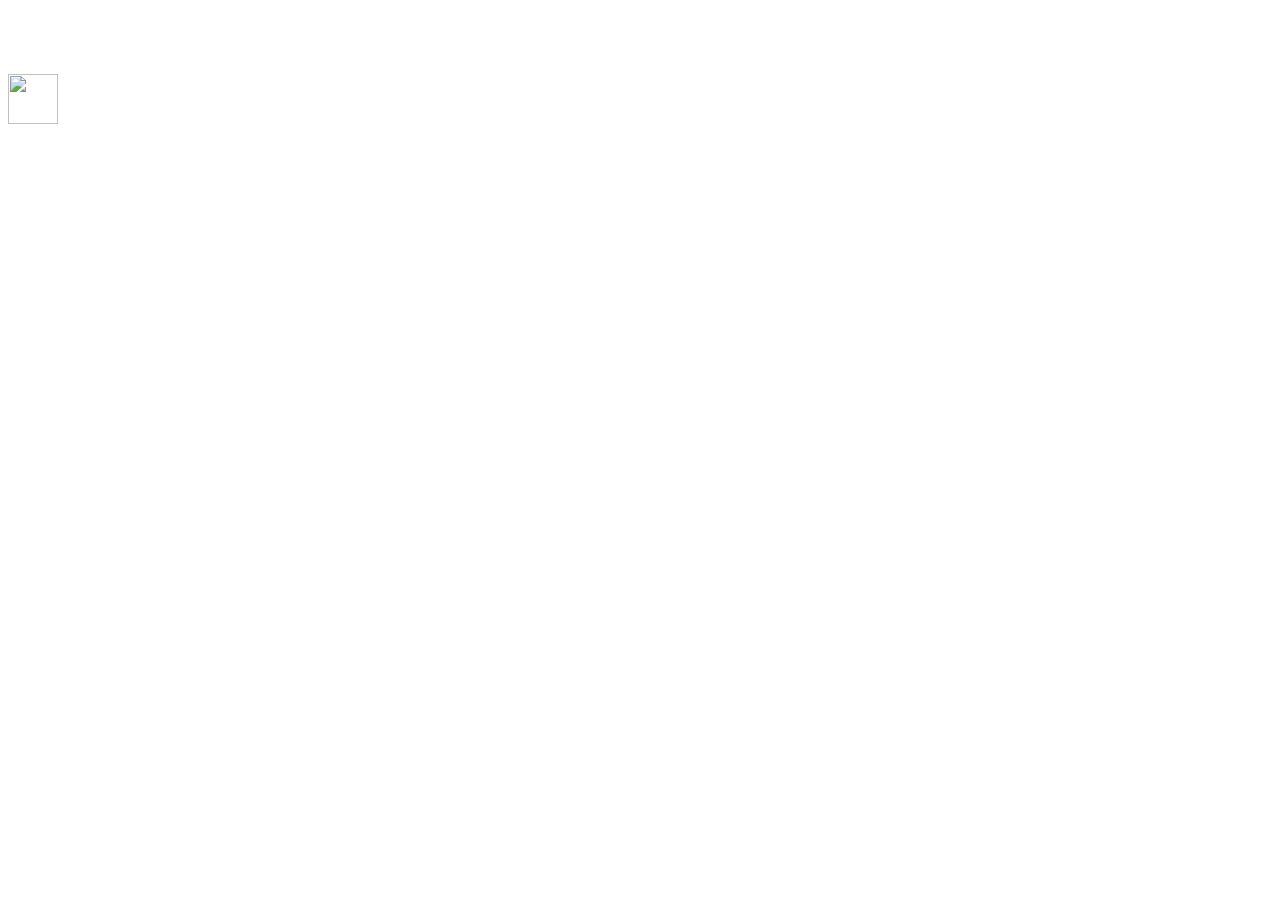
==== htmls/home.html @ 4f73c6c4 "Union index al home" ====
<!DOCTYPE html>
<html lang="es">
<head>
    <meta charset="UTF-8">
    <meta name="viewport" content="width=device-width, initial-scale=1.0">
    <link rel="stylesheet" href="/csss/app.css">
    <link rel="icon" href="img/logotipo.png">
    <title>Home Space Rides</title>
</head>
<body class="fondo">
    <h1>Manolito24</h1>
    <img src="img/fotoperfil.png" width="50" height="50" >
</body>
</html>
---- csss/app.css ----
@media screen and (min-width: 1024px) {
    .fondo {
        background-image: url('../img/fondopc.jpeg');
        background-size: cover;
        background-repeat: no-repeat;
    }
}   
.Inicio{
    color: white;
    text-align: center;
}
h1{
    font-size: 30px;
    color: white;
}
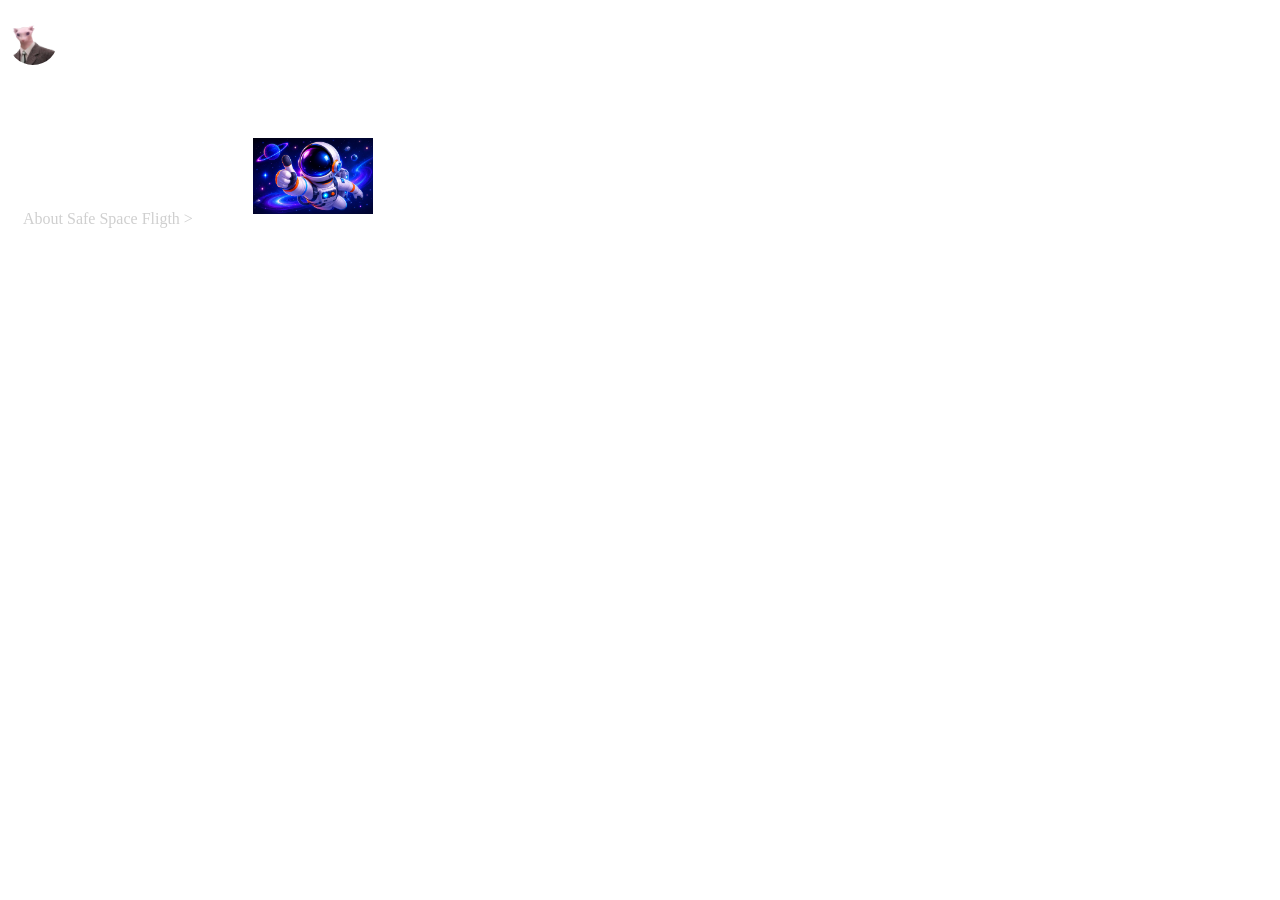
==== commit 0d23ccea: "agrege parte del inicio del home" ====
--- a/htmls/home.html
+++ b/htmls/home.html
@@ -1,5 +1,6 @@
 <!DOCTYPE html>
 <html lang="es">
+
 <head>
     <meta charset="UTF-8">
     <meta name="viewport" content="width=device-width, initial-scale=1.0">
@@ -7,8 +8,24 @@
     <link rel="icon" href="img/logotipo.png">
     <title>Home Space Rides</title>
 </head>
+<!-- para el logotipo del usuario y el usuario -->
+
 <body class="fondo">
-    <h1>Manolito24</h1>
-    <img src="img/fotoperfil.png" width="50" height="50" >
+
+    <div class="header">
+        <img src="../img/fotoperfil.png" alt="Manolito24" class="avatar">
+        <h3>Manolito24</h3>
+    </div>
+    <!-- para el cuadro debajo del usuario -->
+    <div class="card">
+        <div class="card-text">
+            <h3>Always Wear Your Helmet</h3>
+            <h3>When Trabeling In Space</h3>
+            <P>About Safe Space Fligth > </P>
+        </div>
+        <!-- falta descargar img de un astrounauta melo -->
+        <img src="../img/astronauta.png" alt="Astronauta" class="astronauta">
+    </div>
 </body>
+
 </html>
--- a/csss/app.css
+++ b/csss/app.css
@@ -4,12 +4,61 @@
         background-size: cover;
         background-repeat: no-repeat;
     }
-}   
-.Inicio{
+}
+
+.Inicio {
     color: white;
     text-align: center;
 }
-h1{
+
+h2 {
     font-size: 30px;
     color: white;
+}
+
+h3 {
+    font-size: 20px;
+    color: white;
+}
+
+.header {
+    display: flex;
+    align-items: center;
+    gap: 10px;
+}
+
+.avatar {
+    width: 50px;
+    height: 50px;
+    border-radius: 50%;
+    object-fit: cover;
+}
+
+.card {
+    width: 350px;
+    height: 140px;
+
+    background: rgba(255, 255, 255, 0.08);
+
+    border-radius: 20px;
+
+    display: flex;
+    justify-content: space-between;
+    align-items: center;
+
+    padding: 15px;
+    margin-top: 20px;
+}
+
+.card-text h3 {
+    color: white;
+    margin-bottom: 10px;
+}
+
+.card-text p {
+    color: #cfcfcf;
+}
+
+.astronauta {
+    width: 120px;
 }
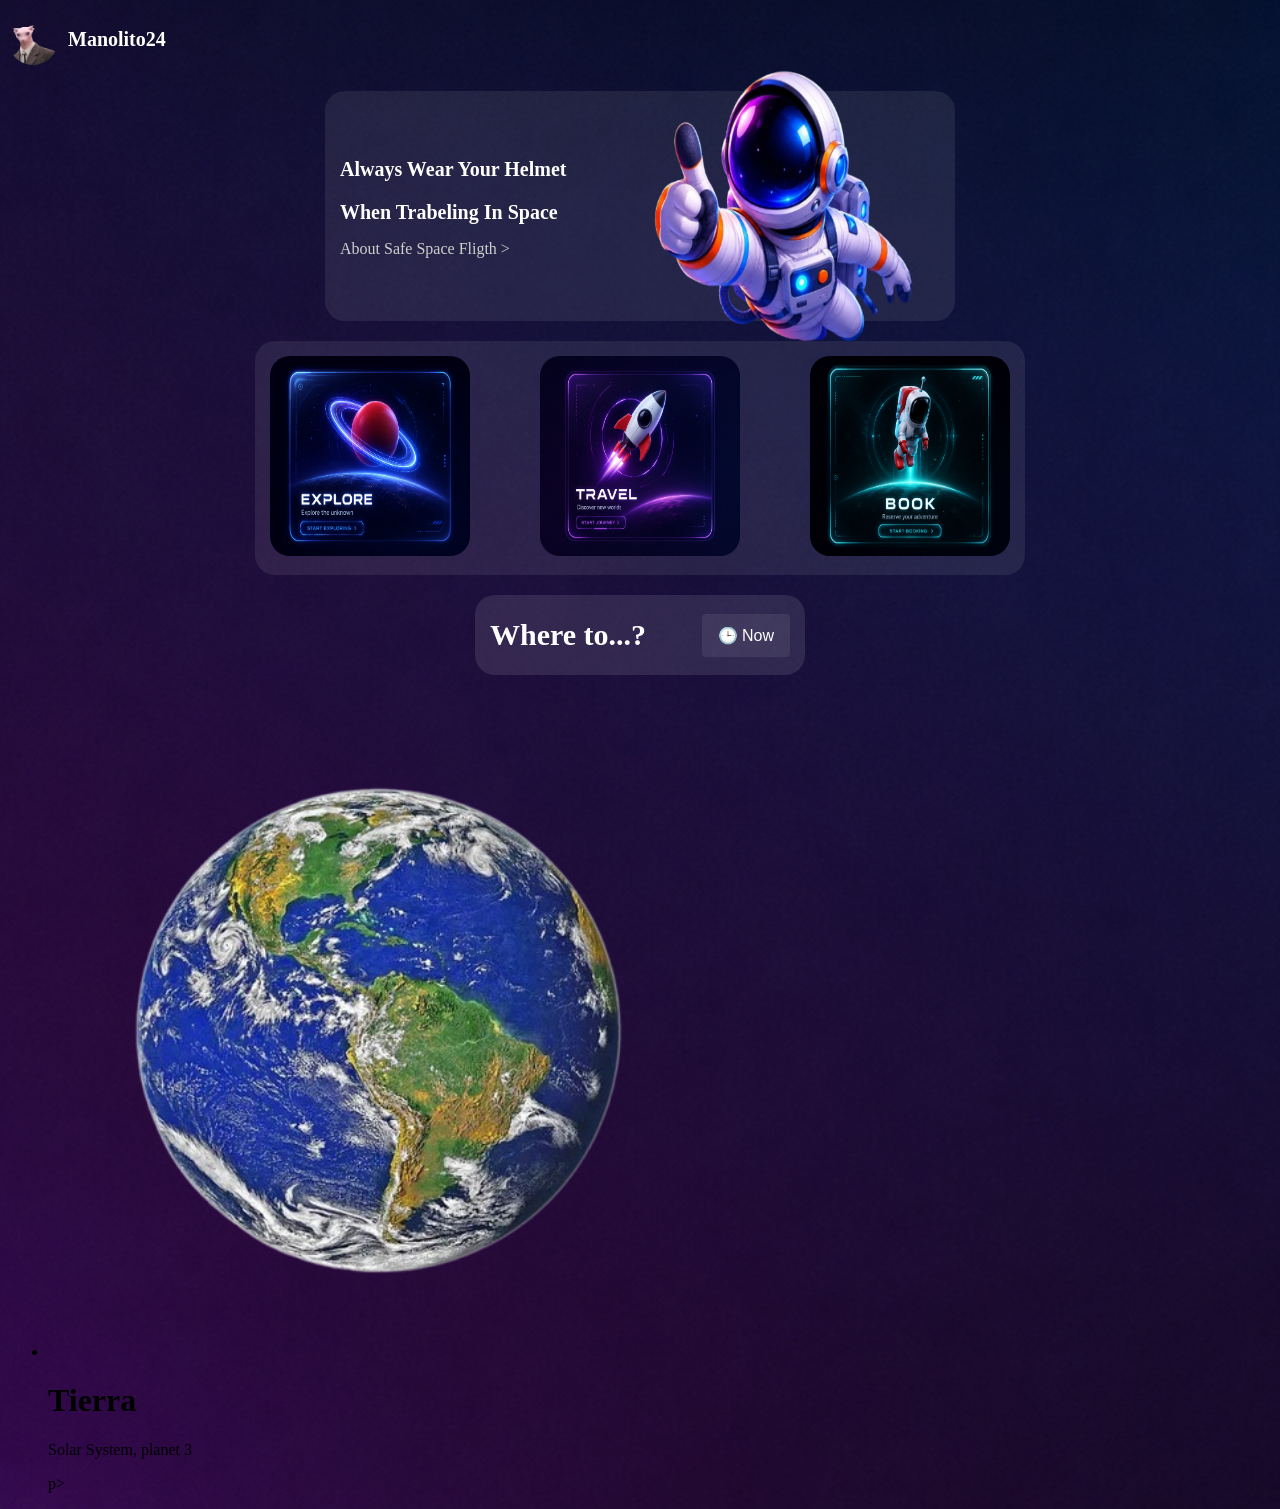
==== commit e2607e67: "Co-authored-by: Johan Santiago Rueda Caicedo <artza1@users.noreply.github.com> Co-authored-by: sarao" ====
--- a/htmls/home.html
+++ b/htmls/home.html
@@ -10,7 +10,7 @@
 </head>
 <!-- para el logotipo del usuario y el usuario -->
 
-<body class="fondo">
+<body class="fondops2">
 
     <div class="header">
         <img src="../img/fotoperfil.png" alt="Manolito24" class="avatar">
@@ -23,9 +23,39 @@
             <h3>When Trabeling In Space</h3>
             <P>About Safe Space Fligth > </P>
         </div>
-        <!-- falta descargar img de un astrounauta melo -->
-        <img src="../img/astronauta.png" alt="Astronauta" class="astronauta">
+        <!-- img de astrounauta melo no tocar -->
+        <img src="../img/astronautaa.png" alt="astronautaa" class="astronautaa">
     </div>
+    <div class="viajar-contenedor">
+        <a href="/htmls/travel.html"><img src="../img/mundo.png" class="viajar"></a>
+        <a href="/htmls/travel.html"><img src="../img/cohete.png" class="viajar"></a>
+        <a href="/htmls/travel.html"><img src="../img/book.png" class="viajar"></a>
+    </div>
+    <div class="cardwhere">
+        <h4>Where to...?</h4>
+        <div class="desplegable-contenedor">
+            <button class="boton-desplegable">🕒 Now</button>
+            <div class="contenido-desplegable">
+              <a href="#">Luna</a>
+              <a href="#">Marte</a>
+              <a href="#">Sol</a>
+            </div>
+          </div>
+    </div>
+    <div class="planetas">
+        <ul>
+            <li>
+                <img src="../img/tierra.png" class="planeta">
+                <h1>Tierra</h1>
+                <p>Solar System, planet 3</li>p>
+            </li>
+        </ul>
+        
+
+
+    </div>
+
 </body>
 
-</html>+
+</html>
--- a/csss/app.css
+++ b/csss/app.css
@@ -1,6 +1,17 @@
+
 @media screen and (min-width: 1024px) {
     .fondo {
         background-image: url('../img/fondopc.jpeg');
+        background-size: cover;
+        background-repeat: no-repeat;
+    }
+    .fondoestrellas {
+        background-image: url('../img/fondoestrellas.jpeg');
+        background-size: cover;
+        background-repeat: no-repeat;
+    }
+    .fondops2 {
+        background-image: url('../img/fondops2.png');
         background-size: cover;
         background-repeat: no-repeat;
     }
@@ -35,11 +46,10 @@
 }
 
 .card {
-    width: 350px;
-    height: 140px;
+    width: 600px;
+    height: 200px;
 
     background: rgba(255, 255, 255, 0.08);
-
     border-radius: 20px;
 
     display: flex;
@@ -47,7 +57,7 @@
     align-items: center;
 
     padding: 15px;
-    margin-top: 20px;
+    margin: 20px auto;
 }
 
 .card-text h3 {
@@ -59,6 +69,95 @@
     color: #cfcfcf;
 }
 
-.astronauta {
-    width: 120px;
-}+.astronautaa {
+    width: 350px;
+    height: 300px;
+}
+.viajar-contenedor{
+    display: flex;
+    justify-content: center; /* centra horizontalmente */
+    align-items: center;     /* centra verticalmente */
+    gap: 70px;
+    background: rgba(255, 255, 255, 0.08);
+    padding: 15px;
+    margin: auto;
+    border-radius: 20px;
+    width: fit-content;
+}
+
+.viajar{
+    width: 200px;
+    height: 200px;
+    transition: 0.3s;
+    border-radius: 10%;
+    
+}
+
+.viajar:hover{
+    transform: scale(1.05);
+}
+
+.cardwhere {
+    width: 300px;
+    height: 50px;
+
+    background: rgba(255, 255, 255, 0.1);
+    border-radius: 20px;
+
+    display: flex;
+    justify-content: space-between;
+    align-items: center;
+
+    padding: 15px;
+    margin: 20px auto;
+}
+/* Contenedor principal */
+.desplegable-contenedor {
+    position: relative;
+    display: inline-block;
+  }
+  
+  /* El botón que activa el menú */
+  .boton-desplegable {
+    background-color: rgba(255, 255, 255, 0.08);
+    color: white;
+    padding: 12px 16px;
+    font-size: 16px;
+    border: none;
+    cursor: pointer;
+    border-radius: 4px;
+  }
+  
+  /* El contenido del menú (oculto por defecto) */
+  .contenido-desplegable {
+    display: none;
+    position: absolute;
+    background-color: rgba(255, 255, 255, 0.5);
+    min-width: 160px;
+    box-shadow: 0px 8px 16px 0px rgba(0,0,0,0.2);
+    z-index: 1; /* Asegura que el menú quede por encima de otros elementos */
+    border-radius: 4px;
+  }
+  
+  /* Enlaces dentro del menú desplegable */
+  .contenido-desplegable a {
+    color: black;
+    padding: 12px 16px;
+    text-decoration: none;
+    display: block;
+  }
+  
+  /* Cambiar el color de fondo al pasar el ratón */
+  .contenido-desplegable a:hover { 
+    background-color: #f1f1f1; 
+  }
+  
+  /* Mostrar el menú desplegable al pasar el ratón por el contenedor */
+  .desplegable-contenedor:hover .contenido-desplegable {
+    display: block;
+  }
+  h4 {
+   font-size: 30px;
+   color: rgb(255, 255, 255);
+  }
+  .
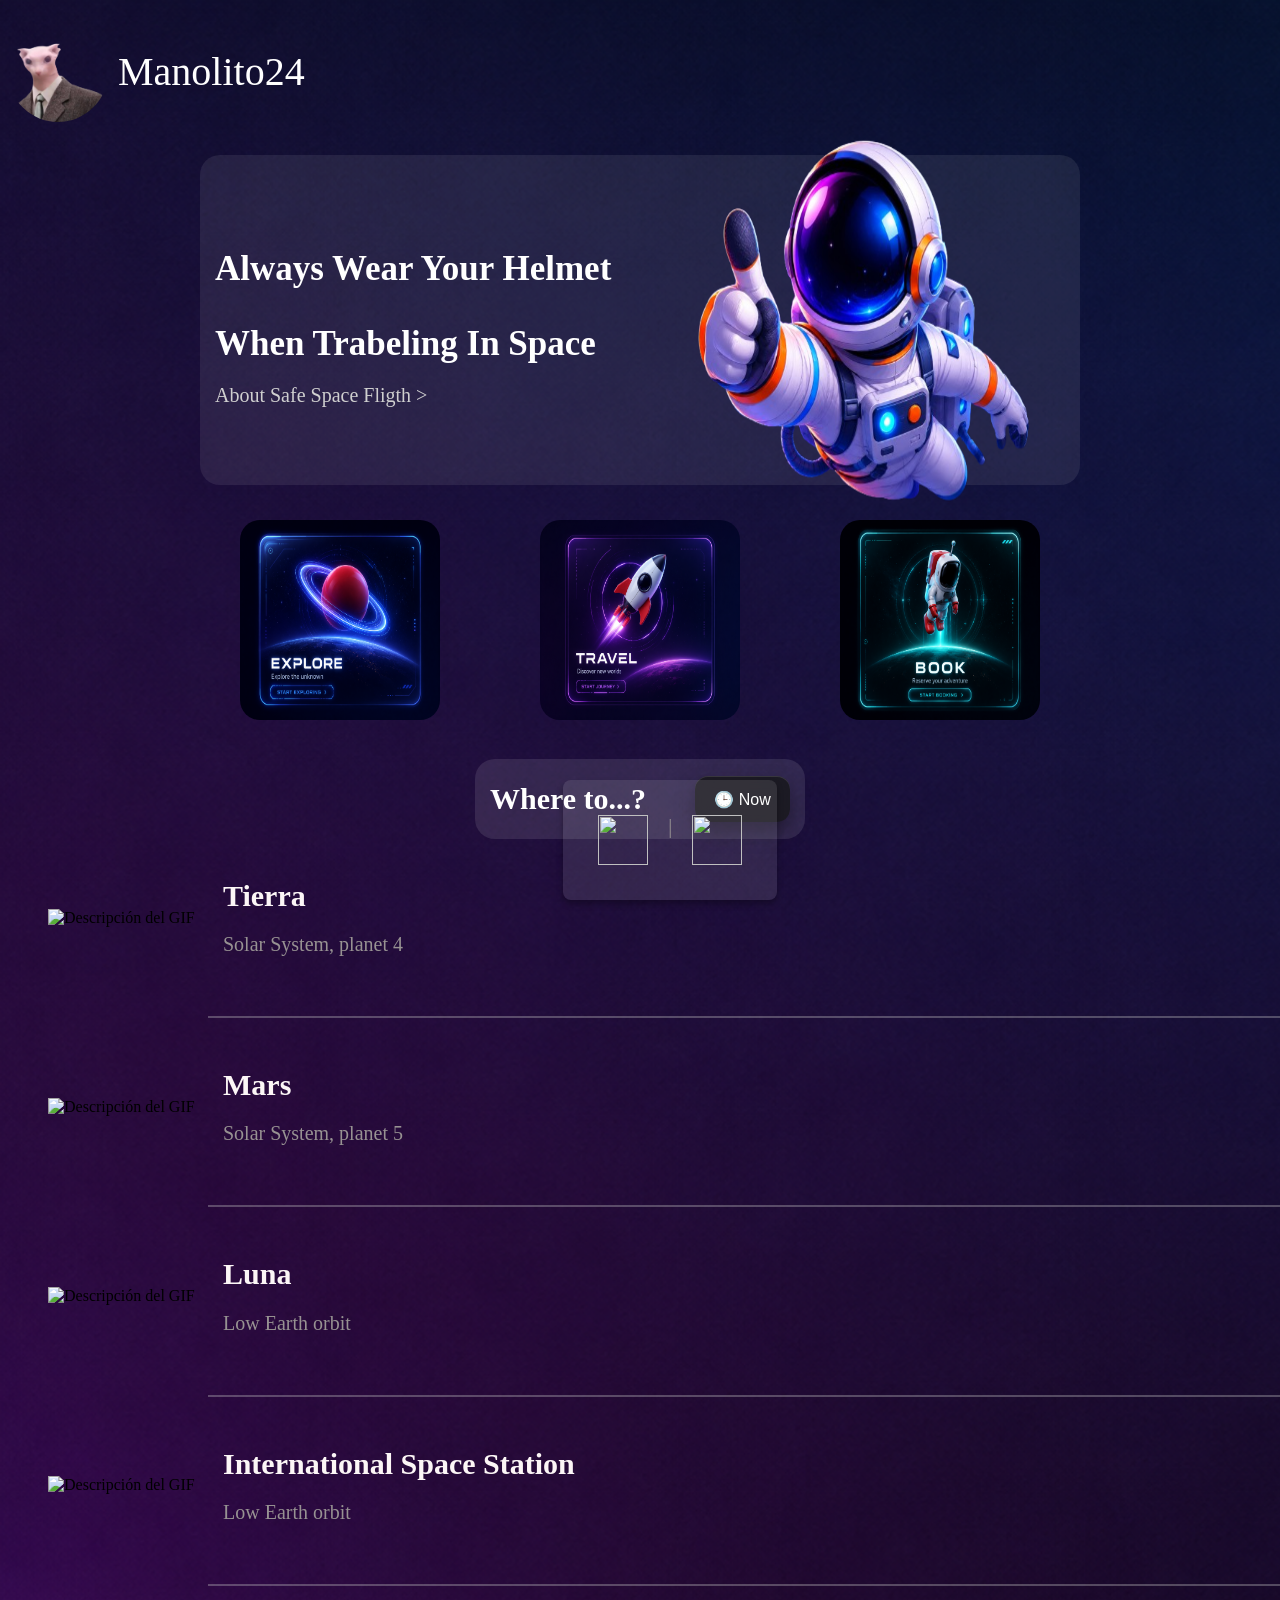
==== commit 542d4fca: "se termino el apartedo de viajes y el apartado pagos" ====
--- a/htmls/home.html
+++ b/htmls/home.html
@@ -11,10 +11,12 @@
 <!-- para el logotipo del usuario y el usuario -->
 
 <body class="fondops2">
-
+    <div class="loader">
+        <img src="../img/loading.jpeg" alt="Pantalla de carga">
+    </div>
     <div class="header">
         <img src="../img/fotoperfil.png" alt="Manolito24" class="avatar">
-        <h3>Manolito24</h3>
+        <p class="nombreavatar">Manolito24</p>
     </div>
     <!-- para el cuadro debajo del usuario -->
     <div class="card">
@@ -36,26 +38,77 @@
         <div class="desplegable-contenedor">
             <button class="boton-desplegable">🕒 Now</button>
             <div class="contenido-desplegable">
-              <a href="#">Luna</a>
-              <a href="#">Marte</a>
-              <a href="#">Sol</a>
+                <a href="#">Tierra</a>
+                <a href="#">Marte</a>
+                <a href="#">Luna</a>
+                <a href="#">Internacional Space Station</a>
+
             </div>
-          </div>
+        </div>
     </div>
-    <div class="planetas">
+    <div>
         <ul>
-            <li>
-                <img src="../img/tierra.png" class="planeta">
-                <h1>Tierra</h1>
-                <p>Solar System, planet 3</li>p>
+            <li class="planeta-item">
+                <img src="https://media.tenor.com/CKA21kCjN3QAAAAi/ali-yalniz-world-is-spinning.gif"
+                    alt="Descripción del GIF" width="150">
+
+                <div class="planeta-info">
+                    <h1>Tierra</h1>
+                    <p>Solar System, planet 4</p>
+                </div>
             </li>
         </ul>
-        
+    </div>
+    <hr>
+    <div>
+        <ul>
+            <li class="planeta-item">
+                <img src="https://media1.tenor.com/m/ty4Eyt9Mp1gAAAAC/mars-planet.gif" alt="Descripción del GIF"
+                    width="150">
 
+                <div class="planeta-info">
+                    <h1>Mars</h1>
+                    <p>Solar System, planet 5</p>
+                </div>
+            </li>
+        </ul>
+    </div>
+    <hr>
 
+    <div class="flotante">
+        <a href="/htmls/home.html"><img src="../img/casarueda.png" class="regresar"></a>
+        <p>|</p> <a href="/htmls/travel.html"><img src="../img/globorueda.png" class="regresar"></a>
     </div>
+    <div>
+        <ul>
+            <li class="planeta-item">
+                <img src="https://media.tenor.com/LxWQNGwP2lQAAAAi/lol.gif" alt="Descripción del GIF" width="150">
 
+                <div class="planeta-info">
+                    <h1>Luna</h1>
+                    <p>Low Earth orbit</p>
+                </div>
+            </li>
+        </ul>
+    </div>
+    <hr>
+
+    <div>
+        <ul>
+            <li class="planeta-item">
+                <img src="https://media.tenor.com/GbBFS0KAEi4AAAAj/whimsyandcuriosity-17776.gif"
+                    alt="Descripción del GIF" width="150">
+
+                <div class="planeta-info">
+                    <h1>International Space Station</h1>
+                    <p>Low Earth orbit</p>
+                </div>
+            </li>
+        </ul>
+    </div>
+    <hr>
 </body>
 
 
-</html>
+
+</html>
--- a/csss/app.css
+++ b/csss/app.css
@@ -1,20 +1,22 @@
-
 @media screen and (min-width: 1024px) {
     .fondo {
         background-image: url('../img/fondopc.jpeg');
         background-size: cover;
         background-repeat: no-repeat;
     }
+
     .fondoestrellas {
         background-image: url('../img/fondoestrellas.jpeg');
         background-size: cover;
         background-repeat: no-repeat;
     }
+
     .fondops2 {
         background-image: url('../img/fondops2.png');
         background-size: cover;
         background-repeat: no-repeat;
     }
+
 }
 
 .Inicio {
@@ -22,14 +24,39 @@
     text-align: center;
 }
 
+.planeta-item {
+    display: flex;
+    align-items: center;
+    /* Alinea los elementos verticalmente al centro */
+    gap: 25px;
+    list-style: none;
+}
+
+h1 {
+    color: rgb(252, 246, 246);
+    text-align: start;
+    font-size: 30px;
+    justify-content: flex-start;
+    align-items: center;
+
+}
+
 h2 {
     font-size: 30px;
     color: white;
 }
 
 h3 {
+    font-size: 35px;
+    color: white;
+}
+
+p {
+    color: rgb(151, 146, 146);
+    text-align: start;
     font-size: 20px;
-    color: white;
+    justify-content: flex-start;
+    align-items: center;
 }
 
 .header {
@@ -39,15 +66,20 @@
 }
 
 .avatar {
-    width: 50px;
-    height: 50px;
+    width: 100px;
+    height: 100px;
     border-radius: 50%;
     object-fit: cover;
 }
 
+.nombreavatar {
+    font-size: 40px;
+    color: white
+}
+
 .card {
-    width: 600px;
-    height: 200px;
+    width: 850px;
+    height: 300px;
 
     background: rgba(255, 255, 255, 0.08);
     border-radius: 20px;
@@ -70,30 +102,67 @@
 }
 
 .astronautaa {
-    width: 350px;
-    height: 300px;
-}
-.viajar-contenedor{
-    display: flex;
-    justify-content: center; /* centra horizontalmente */
-    align-items: center;     /* centra verticalmente */
-    gap: 70px;
-    background: rgba(255, 255, 255, 0.08);
+    width: 450px;
+    height: 400px;
+}
+
+.viajar-contenedor {
+    display: flex;
+    justify-content: center;
+    /* centra horizontalmente */
+    align-items: center;
+    /* centra verticalmente */
+    gap: 100px;
+    background: transparent;
     padding: 15px;
     margin: auto;
     border-radius: 20px;
-    width: fit-content;
-}
-
-.viajar{
+    width: 500px;
+}
+
+.viajar-boton,
+.boton-desplegable {
+    display: inline-flex;
+    align-items: center;
+    justify-content: center;
+    gap: 18px;
+    min-width: 95px;
+    min-height: 46px;
+    padding: 0 18px;
+    color: white;
+    text-decoration: none;
+    font-family: Arial, Helvetica, sans-serif;
+    font-size: 16px;
+    border: 1px solid rgba(255, 255, 255, 0.12);
+    border-radius: 13px;
+    background: rgba(24, 24, 26, 0.82);
+    box-shadow: inset 0 1px 0 rgba(255, 255, 255, 0.12), 0 10px 20px rgba(0, 0, 0, 0.35);
+    backdrop-filter: blur(8px);
+    cursor: pointer;
+    transition: transform 0.2s, background 0.2s, box-shadow 0.2s;
+}
+
+.viajar-boton span {
+    font-size: 24px;
+    line-height: 1;
+}
+
+.viajar-boton:hover,
+.boton-desplegable:hover {
+    background: rgba(42, 42, 45, 0.9);
+    transform: translateY(-2px);
+    box-shadow: inset 0 1px 0 rgba(255, 255, 255, 0.16), 0 14px 24px rgba(0, 0, 0, 0.42);
+}
+
+.viajar {
     width: 200px;
     height: 200px;
     transition: 0.3s;
     border-radius: 10%;
-    
-}
-
-.viajar:hover{
+
+}
+
+.viajar:hover {
     transform: scale(1.05);
 }
 
@@ -111,53 +180,417 @@
     padding: 15px;
     margin: 20px auto;
 }
+
 /* Contenedor principal */
 .desplegable-contenedor {
     position: relative;
     display: inline-block;
-  }
-  
-  /* El botón que activa el menú */
-  .boton-desplegable {
-    background-color: rgba(255, 255, 255, 0.08);
-    color: white;
-    padding: 12px 16px;
-    font-size: 16px;
+}
+
+/* El botón que activa el menú */
+.boton-desplegable {
     border: none;
-    cursor: pointer;
-    border-radius: 4px;
-  }
-  
-  /* El contenido del menú (oculto por defecto) */
-  .contenido-desplegable {
+}
+
+/* El contenido del menú (oculto por defecto) */
+.contenido-desplegable {
     display: none;
     position: absolute;
     background-color: rgba(255, 255, 255, 0.5);
     min-width: 160px;
-    box-shadow: 0px 8px 16px 0px rgba(0,0,0,0.2);
-    z-index: 1; /* Asegura que el menú quede por encima de otros elementos */
+    box-shadow: 0px 8px 16px 0px rgba(0, 0, 0, 0.2);
+    z-index: 1;
+    /* Asegura que el menú quede por encima de otros elementos */
     border-radius: 4px;
-  }
-  
-  /* Enlaces dentro del menú desplegable */
-  .contenido-desplegable a {
+}
+
+/* Enlaces dentro del menú desplegable */
+.contenido-desplegable a {
     color: black;
     padding: 12px 16px;
     text-decoration: none;
     display: block;
-  }
-  
-  /* Cambiar el color de fondo al pasar el ratón */
-  .contenido-desplegable a:hover { 
-    background-color: #f1f1f1; 
-  }
-  
-  /* Mostrar el menú desplegable al pasar el ratón por el contenedor */
-  .desplegable-contenedor:hover .contenido-desplegable {
-    display: block;
-  }
-  h4 {
-   font-size: 30px;
-   color: rgb(255, 255, 255);
-  }
-  .
+}
+
+/* Cambiar el color de fondo al pasar el ratón */
+.contenido-desplegable a:hover {
+    background-color: #f1f1f1;
+}
+
+/* Mostrar el menú desplegable al pasar el ratón por el contenedor */
+.desplegable-contenedor:hover .contenido-desplegable {
+    display: block;
+}
+
+h4 {
+    font-size: 30px;
+    color: rgb(255, 255, 255);
+}
+
+.Inicio {
+
+    background: rgba(255, 255, 255, 0.08);
+    width: 300px;
+    height: auto;
+    border-radius: 10%;
+    text-align: center;
+    gap: 15px;
+    align-items: center;
+    justify-content: space-between;
+    display: block;
+    padding: 15px;
+    margin: 100px auto;
+    box-shadow: 5px 10px 15px rgba(0, 0, 0, 0.3);
+    font-family: 'Courier New', Courier, monospace;
+}
+
+label {
+    display: block;
+    margin-top: 15px;
+    color: rgb(255, 255, 255);
+    text-shadow: 2px 2px 4px #000000;
+    font-size: 20px;
+    font-family: 'Courier New', Courier, monospace;
+}
+
+input {
+    display: block;
+    margin-bottom: 10px;
+    padding: 10px;
+    width: 275px;
+    background: rgb(192, 193, 194);
+    border-radius: 20px;
+    box-shadow: 5px 10px 15px rgba(0, 0, 0, 0.3);
+}
+
+.boton {
+    border-radius: 20px;
+    width: 275px;
+    background: rgb(192, 193, 194, );
+    font-family: Arial, Helvetica, sans-serif;
+    box-shadow: 5px 10px 15px rgba(0, 0, 0, 0.3);
+}
+
+.bienvenido {
+    font-size: 30px;
+    color: rgb(255, 255, 255);
+    text-align: center;
+    margin-top: 100px;
+    text-shadow: 10px 20px 40px #000000;
+    font-family: 'Courier New', Courier, monospace;
+}
+
+
+
+/* Pantalla de carga */
+.loader {
+    position: fixed;
+    inset: 0;
+    z-index: 9999;
+
+    animation: desaparecer 3s forwards;
+}
+
+.loader img {
+    width: 100%;
+    height: 100%;
+    object-fit: cover;
+}
+
+/* Contenido oculto al inicio */
+.contenido {
+    opacity: 0;
+    animation: aparecer 0s forwards;
+    animation-delay: 1s;
+}
+
+/* Animaciones */
+@keyframes desaparecer {
+    0% {
+        opacity: 1;
+    }
+
+    20% {
+        opacity: .9;
+    }
+
+    40% {
+        opacity: .7;
+    }
+
+    60% {
+        opacity: .5;
+    }
+
+    80% {
+        opacity: .2;
+    }
+
+    100% {
+        opacity: 0;
+        visibility: hidden;
+    }
+}
+
+/* pantalla flotante en home */
+
+.flotante {
+    position: fixed;
+    color: white;
+    width: auto;
+    bottom: 0%;
+    left: 44%;
+    display: flex;
+    background-color: rgba(255, 255, 255, 0.1);
+    color: #fff;
+    padding: 15px;
+    border-radius: 8px;
+    box-shadow: 0 4px 6px rgba(0, 0, 0, 0.3);
+    z-index: 1000;
+    /* Asegura que esté por encima de otros elementos */
+}
+
+hr {
+    border: none;
+    height: 2px;
+    background-color: #c2c2c259;
+    width: 85%;
+    margin-top: 40px;
+    margin-bottom: 30px;
+    margin-left: 200px;
+}
+
+input[type="date"] {
+    padding: 10px;
+    border: 2px solid #ccc;
+    border-radius: 5px;
+    font-family: Arial, sans-serif;
+    color: #333;
+}
+
+.regresar {
+    width: 50px;
+    height: 50px;
+    padding: 20px;
+
+}
+
+.atras {
+    font-size: 50px;
+    background: rgba(95, 93, 93, 0.5);
+    width: 60px;
+    height: auto;
+    text-align: center;
+    position: fixed;
+    top: 0%;
+    color: white;
+    margin: 20px
+}
+
+.planetas {
+    display: flex;
+    justify-content: center;
+    gap: 15px;
+    padding-top: 20px;
+}
+
+.planetas button {
+    padding: 10px 20px;
+    border: none;
+    border-radius: 20px;
+}
+
+.planeta-activo {
+    background: #7c5cff;
+    color: white;
+}
+
+.mapa {
+    position: relative;
+    margin-top: 40px;
+}
+
+.viajerr {
+    display: flex;
+    justify-content: center;
+    align-items: center;
+}
+
+/*tierra y marte*/
+
+/*menu de viajes */
+.menu {
+    position: fixed;
+    bottom: 0;
+    left: 50%;
+    transform: translateX(-50%);
+
+    width: 500px;
+
+    background: rgba(255, 255, 255, 0.05);
+    backdrop-filter: blur(10px);
+    border: solid rgb(104, 27, 148);
+    border-radius: 20px 20px 0 0;
+
+    display: flex;
+    flex-direction: column;
+    align-items: center;
+}
+
+.btmenu {
+    display: block;
+    text-align: center;
+    background: rgba(255, 255, 255, 0.1);
+    color: white;
+    padding: 10px;
+    cursor: pointer;
+    border-radius: 20px 20px 0 0;
+}
+
+
+.menu1,
+.menu2 {
+    display: none;
+    background: rgba(255, 255, 255, 0.05);
+    border: solid rgb(104, 27, 148);
+    border-radius: 20px 20px 0 0;
+}
+
+#lista:checked~.menu .contentmenu .menu1 {
+    display: block;
+}
+
+#detalle:checked~.menu .contentmenu .menu2 {
+    display: block;
+}
+
+#abrirMenu:checked~.menu .contentmenu {
+    height: auto;
+}
+
+.contentmenu {
+    height: 0;
+    overflow: hidden;
+    transition: height .4s ease;
+}
+
+.item:hover {
+    background: rgba(255, 255, 255, 0.1);
+    color: white;
+    margin: 10px 0;
+    border-radius: 15px;
+    cursor: pointer;
+}
+
+.pagar {
+    font-size: 30px;
+}
+
+.pagar:hover {
+    background: rgba(255, 255, 255, 0.1);
+    color: white;
+    margin: 10px 0;
+    border-radius: 15px;
+    cursor: pointer;
+    font-size: 30px;
+}
+
+.wallet {
+    font-size: 30px;
+}
+
+.wallet:hover {
+    background: rgba(255, 255, 255, 0.1);
+    color: white;
+    margin: 10px 0;
+    border-radius: 15px;
+    cursor: pointer;
+    font-size: 30px;
+
+}
+
+.volver {
+    display: inline-block;
+    margin-top: 20px;
+    padding: 10px 20px;
+    background: rgba(255, 255, 255, 0.5);
+    color: white;
+    border-radius: 10px;
+    cursor: pointer;
+}
+
+.payment-panel {
+    width: 350px;
+    margin: 20px auto;
+    padding: 20px;
+    background: #1d2433;
+    border-radius: 10px;
+}
+
+.payment-header {
+    display: flex;
+    align-items: center;
+    gap: 15px;
+}
+
+.payment-header h1 {
+    color: white;
+    margin: 0;
+    font-size: 28px;
+}
+
+.payment-search {
+    display: flex;
+    border: 1px solid gray;
+    border-radius: 8px;
+    padding: 8px;
+    margin: 20px 0;
+}
+
+.payment-search input {
+    border: none;
+    background: none;
+    color: white;
+    width: 100%;
+    outline: none;
+}
+
+.payment-card {
+    display: flex;
+    justify-content: space-between;
+    align-items: center;
+    padding: 15px 0;
+    color: white;
+    border: none;
+    background: none;
+}
+
+.payment-card-left {
+    display: flex;
+    align-items: center;
+    gap: 15px;
+}
+
+.payment-logo {
+    width: 25px;
+    height: 18px;
+    background: white;
+}
+
+.payment-default {
+    background: gold;
+    color: black;
+    padding: 3px 8px;
+    border-radius: 10px;
+    font-size: 12px;
+}
+
+.payment-delete {
+    color: red;
+}
+
+.payment-add-button {
+    width: 100%;
+    padding: 12px;
+    margin-top: 20px;
+}
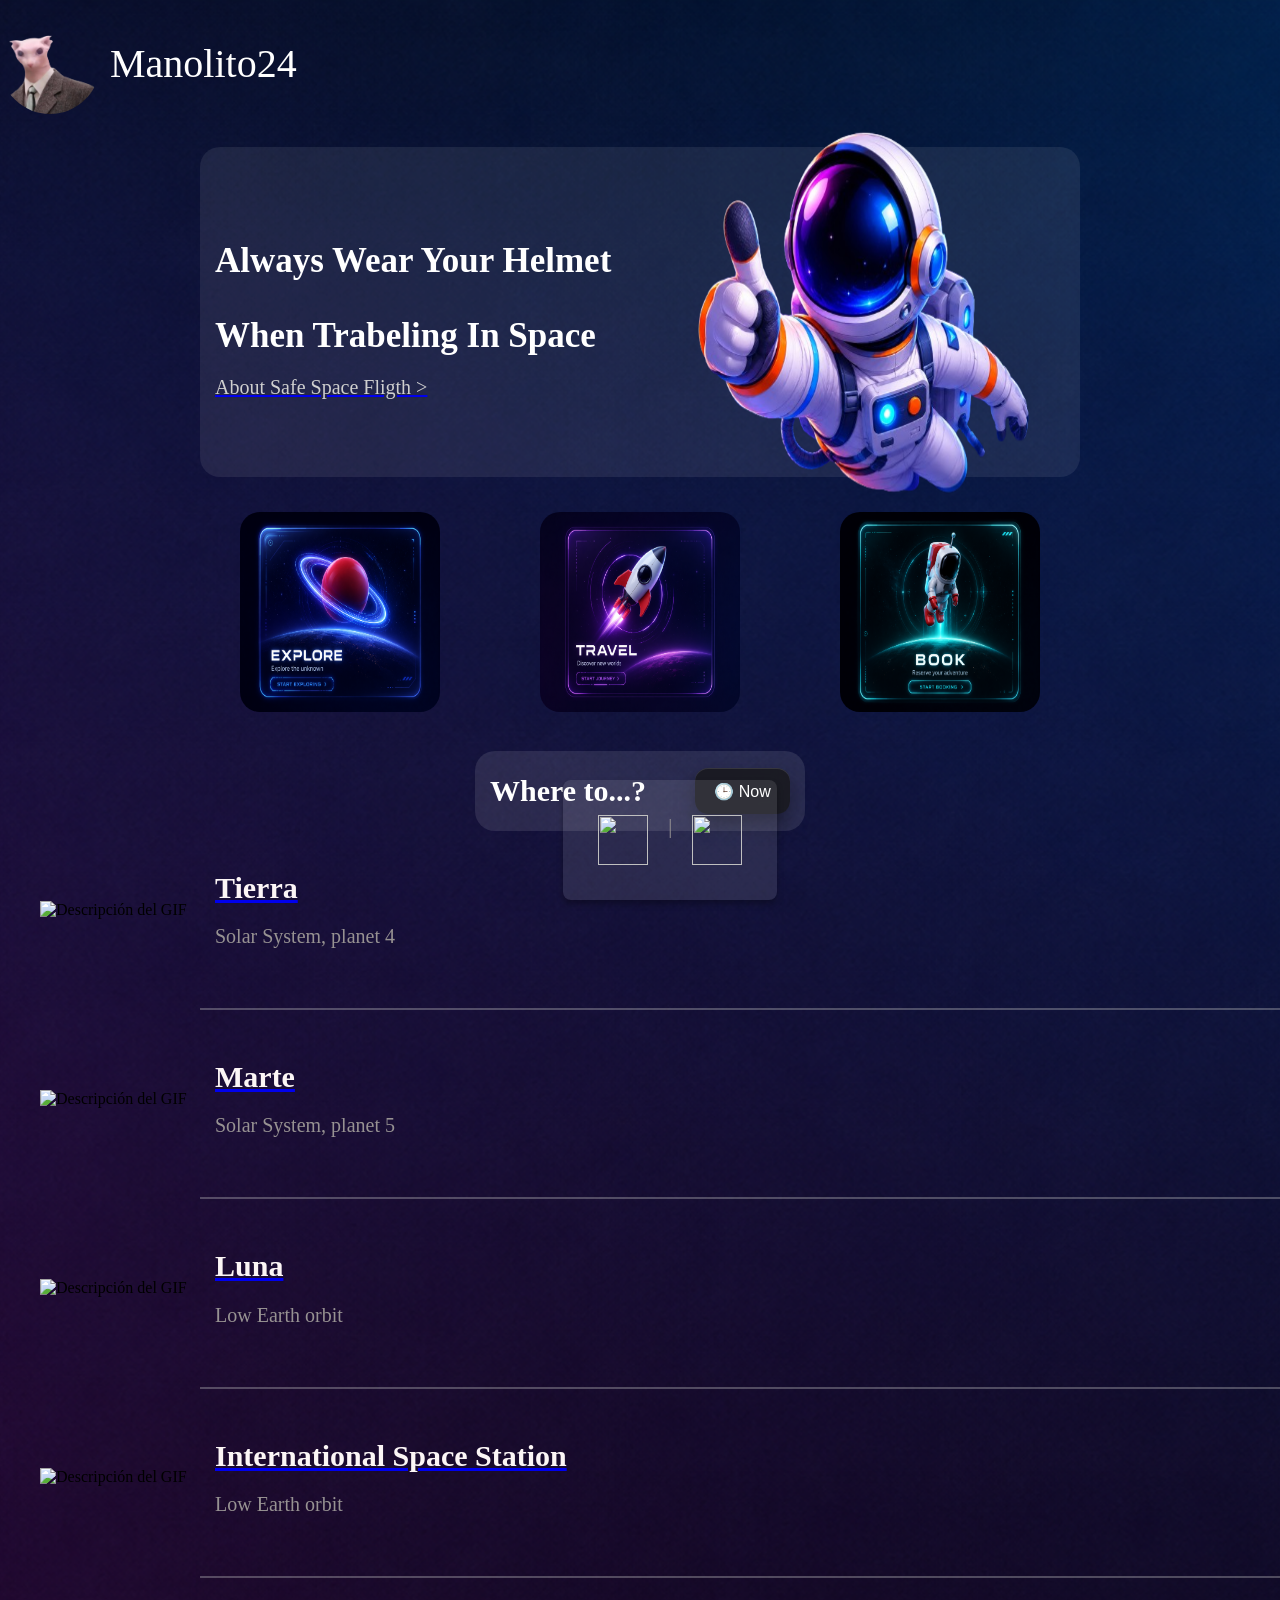
==== commit c75aa210: "detalles finales de la pagina web" ====
--- a/htmls/home.html
+++ b/htmls/home.html
@@ -23,7 +23,7 @@
         <div class="card-text">
             <h3>Always Wear Your Helmet</h3>
             <h3>When Trabeling In Space</h3>
-            <P>About Safe Space Fligth > </P>
+            <a href="../img/instrucciones.pdf" target="_blank"><P>About Safe Space Fligth > </P></a>
         </div>
         <!-- img de astrounauta melo no tocar -->
         <img src="../img/astronautaa.png" alt="astronautaa" class="astronautaa">
@@ -38,22 +38,21 @@
         <div class="desplegable-contenedor">
             <button class="boton-desplegable">🕒 Now</button>
             <div class="contenido-desplegable">
-                <a href="#">Tierra</a>
-                <a href="#">Marte</a>
-                <a href="#">Luna</a>
-                <a href="#">Internacional Space Station</a>
-
+                <a href="#Tierra">Tierra</a>
+                <a href="#marte">Marte</a>
+                <a href="#luna">Luna</a>
+                <a href="#spacio">Internacional Space Station</a>
             </div>
         </div>
     </div>
     <div>
         <ul>
-            <li class="planeta-item">
+            <li class="planeta-item" id="Tierra">
                 <img src="https://media.tenor.com/CKA21kCjN3QAAAAi/ali-yalniz-world-is-spinning.gif"
                     alt="Descripción del GIF" width="150">
 
                 <div class="planeta-info">
-                    <h1>Tierra</h1>
+                    <a href="https://www.youtube.com/watch?v=VJIxbhO8WdM" target="_blank"> <h1>Tierra</h1></a>
                     <p>Solar System, planet 4</p>
                 </div>
             </li>
@@ -62,12 +61,12 @@
     <hr>
     <div>
         <ul>
-            <li class="planeta-item">
+            <li class="planeta-item" id="marte">
                 <img src="https://media1.tenor.com/m/ty4Eyt9Mp1gAAAAC/mars-planet.gif" alt="Descripción del GIF"
                     width="150">
 
                 <div class="planeta-info">
-                    <h1>Mars</h1>
+                    <a href="https://www.youtube.com/watch?v=iWqW8fICBIU&t=113s" target="_blank"> <h1>Marte</h1></a>
                     <p>Solar System, planet 5</p>
                 </div>
             </li>
@@ -84,8 +83,8 @@
             <li class="planeta-item">
                 <img src="https://media.tenor.com/LxWQNGwP2lQAAAAi/lol.gif" alt="Descripción del GIF" width="150">
 
-                <div class="planeta-info">
-                    <h1>Luna</h1>
+                <div class="planeta-info" id="luna">
+                    <a href="https://www.youtube.com/watch?v=HAXF6rpUm44" target="_blank"> <h1>Luna</h1></a>
                     <p>Low Earth orbit</p>
                 </div>
             </li>
@@ -95,12 +94,12 @@
 
     <div>
         <ul>
-            <li class="planeta-item">
+            <li class="planeta-item" id="spacio">
                 <img src="https://media.tenor.com/GbBFS0KAEi4AAAAj/whimsyandcuriosity-17776.gif"
                     alt="Descripción del GIF" width="150">
 
                 <div class="planeta-info">
-                    <h1>International Space Station</h1>
+                    <a href="https://youtu.be/A0s7JMHBHfE?si=Qr_Ydhed2VT_aV1d&t=563" target="_blank"> <h1>International Space Station</h1></a>
                     <p>Low Earth orbit</p>
                 </div>
             </li>
--- a/csss/app.css
+++ b/csss/app.css
@@ -1,6 +1,6 @@
 @media screen and (min-width: 1024px) {
     .fondo {
-        background-image: url('../img/fondopc.jpeg');
+        background: rgb(0, 22, 33);
         background-size: cover;
         background-repeat: no-repeat;
     }
@@ -332,6 +332,12 @@
     }
 }
 
+@keyframes aparecer {
+    100% {
+        opacity: 1;
+    }
+}
+
 /* pantalla flotante en home */
 
 .flotante {
@@ -384,7 +390,8 @@
     position: fixed;
     top: 0%;
     color: white;
-    margin: 20px
+    margin: 20px;
+    border-radius: 50%;
 }
 
 .planetas {
@@ -414,9 +421,175 @@
     display: flex;
     justify-content: center;
     align-items: center;
+    min-height: 72vh;
+    padding: 30px 20px 130px;
 }
 
 /*tierra y marte*/
+.travel-map {
+    position: relative;
+    width: min(760px, 100%);
+    aspect-ratio: 760 / 500;
+}
+
+.orbit-line {
+    position: absolute;
+    inset: 0;
+    width: 100%;
+    height: 100%;
+    overflow: visible;
+    pointer-events: none;
+}
+
+.orbit-line path {
+    fill: none;
+    stroke: rgba(235, 240, 255, 0.88);
+    stroke-width: 5;
+    stroke-linecap: round;
+    stroke-dasharray: 14 18;
+    filter: drop-shadow(0 0 8px rgba(60, 135, 255, 0.9));
+    animation: rutaEspacial 2.2s linear infinite;
+}
+
+.planet-stop {
+    position: absolute;
+    display: block;
+    color: white;
+    text-decoration: none;
+    cursor: pointer;
+    transform-origin: center;
+    transition: transform 0.35s ease;
+}
+
+.earth-stop {
+    left: 6%;
+    bottom: 4%;
+    width: 230px;
+}
+
+.mars-stop {
+    right: 6%;
+    top: 0;
+    width: 205px;
+}
+
+.planet-img {
+    width: 100%;
+    display: block;
+    filter: drop-shadow(0 0 18px rgba(255, 255, 255, 0.24));
+    animation: girarPlaneta 18s linear infinite;
+    transition: transform 0.35s ease, filter 0.35s ease;
+}
+
+.mars-img {
+    animation-duration: 15s;
+}
+
+.planet-label {
+    position: absolute;
+    min-width: 200px;
+    padding: 20px 28px;
+    display: flex;
+    justify-content: space-between;
+    align-items: center;
+    color: white;
+    font-size: 36px;
+    font-weight: 700;
+    letter-spacing: 0;
+    background: rgba(15, 21, 32, 0.9);
+    border: 1px solid rgba(130, 160, 220, 0.35);
+    border-radius: 28px;
+    box-shadow: inset 0 1px 0 rgba(255, 255, 255, 0.12), 0 20px 34px rgba(0, 0, 0, 0.45);
+    backdrop-filter: blur(10px);
+    transition: transform 0.3s ease, background 0.3s ease, box-shadow 0.3s ease, color 0.3s ease;
+}
+
+.earth-label {
+    left: 58%;
+    bottom: 3%;
+}
+
+.mars-label {
+    right: -52%;
+    bottom: 1%;
+}
+
+.planet-label b {
+    font-size: 42px;
+    line-height: 1;
+}
+
+.planet-stop:hover .planet-img {
+    filter: drop-shadow(0 0 28px rgba(255, 255, 255, 0.48));
+}
+
+.planet-stop:hover {
+    transform: scale(1.05);
+}
+
+.planet-stop:hover .planet-label {
+    color: rgb(220, 238, 255);
+    background: rgba(26, 35, 52, 0.96);
+    box-shadow: inset 0 1px 0 rgba(255, 255, 255, 0.18), 0 24px 42px rgba(0, 0, 0, 0.55), 0 0 24px rgba(91, 151, 255, 0.28);
+    transform: translateY(-6px);
+}
+
+@keyframes girarPlaneta {
+    100% {
+        transform: rotate(360deg);
+    }
+}
+
+@keyframes rutaEspacial {
+    100% {
+        stroke-dashoffset: -64;
+    }
+}
+
+@media screen and (max-width: 700px) {
+    .travel-map {
+        width: min(420px, 100%);
+        aspect-ratio: 420 / 560;
+    }
+
+    .orbit-line {
+        transform: rotate(12deg) scale(0.82);
+        transform-origin: center;
+    }
+
+    .earth-stop {
+        width: 165px;
+        left: 0;
+        bottom: 12%;
+    }
+
+    .mars-stop {
+        width: 145px;
+        right: 2%;
+        top: 7%;
+    }
+
+    .planet-label {
+        min-width: 140px;
+        padding: 15px 20px;
+        font-size: 25px;
+        border-radius: 22px;
+    }
+
+    .planet-label b {
+        font-size: 30px;
+    }
+
+    .earth-label {
+        left: 45%;
+        bottom: -1%;
+    }
+
+    .mars-label {
+        right: -42%;
+        bottom: -2%;
+    }
+}
 
 /*menu de viajes */
 .menu {
@@ -518,79 +691,475 @@
     border-radius: 10px;
     cursor: pointer;
 }
-
-.payment-panel {
-    width: 350px;
-    margin: 20px auto;
+/*pagina payment */
+.pago{
+    width: 100%;
+    min-height: 100vh;
+    display: flex;
+    justify-content: center;
+    align-items: center;
     padding: 20px;
-    background: #1d2433;
-    border-radius: 10px;
-}
-
-.payment-header {
-    display: flex;
-    align-items: center;
-    gap: 15px;
-}
-
-.payment-header h1 {
-    color: white;
+    box-sizing: border-box;
+}
+.payment-card{
+    width: min(400px, 100%);
+    height: auto;
+    background: rgba(255, 255, 255, 0.1);
+    border-radius: 50px ;
+    padding: 30px;
+    box-sizing: border-box;
+    display: block;
+
+    }
+.logos{
+    width: 50px;
+
+}
+.textopago{
+    position: relative;
+    bottom: 56px;
+    left: 60px;
+}
+.borrarpago{
+    position: relative;
+    bottom:100px;
+    left: 270px
+}
+.expirapago{
+    position: relative;
+    bottom: 80px;
+    left: 60px;
+}
+.default{
+    position:relative;
+    bottom: 145px;
+    left: 190px;
+    color: rgb(68, 32, 4);
+    text-align: center;
+    width: 70px;
+    background: rgb(223, 194, 7);
+    border-radius: 20px;
+}
+.items:hover {
+    background: rgba(255, 255, 255, 0.3);
+    color: white;
+    margin: 10px 0;
+    border-radius: 15px;
+    cursor: pointer;
+    height: 110px;
+}
+.items{
+    background: rgba(255, 255, 255, 0.1);
+    color: white;
+    margin: 10px 0;
+    border-radius: 15px;
+    cursor: pointer;
+    height: 110px;
+}
+.buscador{
+    background: rgba(255, 255, 255, 0.1);
+    display: block;
+    justify-content: center;
+    align-items: center;
+}
+
+/* pagina receipt */
+.receipt {
+    width: min(430px, calc(100% - 32px));
+    margin: 40px auto;
+    color: white;
+    font-family: Arial, Helvetica, sans-serif;
+}
+
+.receipt-header {
+    display: flex;
+    align-items: center;
+    gap: 18px;
+    margin-bottom: 18px;
+}
+
+.receipt-back {
+    width: 42px;
+    height: 42px;
+    display: inline-flex;
+    justify-content: center;
+    align-items: center;
+    color: white;
+    text-decoration: none;
+    background: rgba(255, 255, 255, 0.12);
+    border-radius: 50%;
+}
+
+.receipt-title,
+.receipt-subtitle,
+.receipt-price {
     margin: 0;
-    font-size: 28px;
-}
-
-.payment-search {
-    display: flex;
-    border: 1px solid gray;
-    border-radius: 8px;
-    padding: 8px;
-    margin: 20px 0;
-}
-
-.payment-search input {
-    border: none;
-    background: none;
-    color: white;
+}
+
+.receipt-title {
+    font-size: 30px;
+}
+
+.receipt-card {
+    padding: 26px;
+    background: rgba(255, 255, 255, 0.12);
+    border-radius: 28px;
+    box-shadow: 0 18px 40px rgba(0, 0, 0, 0.35);
+    backdrop-filter: blur(8px);
+}
+
+.receipt-price {
+    text-align: center;
+    font-size: 42px;
+}
+
+.receipt-date,
+.receipt-item p {
+    text-align: center;
+}
+
+.receipt-card hr {
     width: 100%;
-    outline: none;
-}
-
-.payment-card {
+    margin: 22px 0;
+}
+
+.receipt-subtitle {
+    color: white;
+    font-size: 24px;
+    margin-bottom: 16px;
+}
+
+.receipt-flight {
     display: flex;
     justify-content: space-between;
     align-items: center;
-    padding: 15px 0;
-    color: white;
-    border: none;
-    background: none;
-}
-
-.payment-card-left {
-    display: flex;
-    align-items: center;
-    gap: 15px;
-}
-
-.payment-logo {
-    width: 25px;
-    height: 18px;
-    background: white;
-}
-
-.payment-default {
-    background: gold;
-    color: black;
-    padding: 3px 8px;
-    border-radius: 10px;
-    font-size: 12px;
-}
-
-.payment-delete {
-    color: red;
-}
-
-.payment-add-button {
-    width: 100%;
-    padding: 12px;
-    margin-top: 20px;
-}+    gap: 14px;
+}
+
+.flight-box {
+    flex: 1;
+    min-height: 140px;
+    padding: 16px 12px;
+    text-align: center;
+    background: rgba(255, 255, 255, 0.1);
+    border-radius: 18px;
+}
+
+.flight-box h4,
+.flight-box p {
+    text-align: center;
+    margin: 8px 0;
+}
+
+.flight-center {
+    color: white;
+    font-size: 24px;
+}
+
+.receipt-row {
+    display: flex;
+    justify-content: space-between;
+    gap: 14px;
+    color: rgb(230, 230, 230);
+    font-size: 18px;
+    margin: 12px 0;
+}
+
+.receipt-row.total {
+    color: white;
+    font-size: 22px;
+    font-weight: 700;
+}
+
+.receipt-footer {
+    display: flex;
+    justify-content: space-around;
+    gap: 14px;
+    margin-top: 18px;
+    padding: 16px;
+    background: rgba(255, 255, 255, 0.1);
+    border-radius: 22px;
+}
+
+.receipt-item {
+    color: white;
+    text-align: center;
+}
+
+.fa-arrow-left::before {
+    content: "<";
+}
+
+.fa-plane-departure::before {
+    content: "->";
+}
+
+.fa-arrow-right::before {
+    content: ">";
+}
+
+.fa-plane-arrival::before {
+    content: "<-";
+}
+
+
+.fa-download::before {
+    content: "";
+}
+
+
+/*recibo+*/
+
+/* responsive */
+html,
+body {
+    min-height: 100%;
+    margin: 0;
+}
+
+.fondo,
+.fondoestrellas,
+.fondops2 {
+    min-height: 100vh;
+    background-position: center;
+    background-color: rgb(0, 22, 33);
+}
+
+@media screen and (max-width: 1023px) {
+    .fondo {
+        background: rgb(0, 22, 33);
+        background-size: cover;
+        background-repeat: no-repeat;
+    }
+
+    .fondoestrellas {
+        background-image: url('../img/fondoestrellas.jpeg');
+        background-size: cover;
+        background-repeat: no-repeat;
+    }
+
+    .fondops2 {
+        background-image: url('../img/fondops2.png');
+        background-size: cover;
+        background-repeat: no-repeat;
+    }
+
+    .card {
+        width: min(850px, calc(100% - 32px));
+        box-sizing: border-box;
+    }
+
+    .astronautaa {
+        width: min(450px, 48%);
+        height: auto;
+    }
+
+    .viajar-contenedor {
+        width: min(500px, calc(100% - 32px));
+        gap: clamp(18px, 7vw, 80px);
+        box-sizing: border-box;
+    }
+
+    .viajar {
+        width: clamp(110px, 24vw, 200px);
+        height: clamp(110px, 24vw, 200px);
+    }
+
+    .flotante {
+        left: 50%;
+        transform: translateX(-50%);
+    }
+
+    hr {
+        width: calc(100% - 40px);
+        margin-left: auto;
+        margin-right: auto;
+    }
+
+    .menu {
+        width: min(500px, calc(100% - 24px));
+        box-sizing: border-box;
+    }
+
+    .naves {
+        max-width: 100%;
+        height: auto;
+    }
+}
+
+@media screen and (max-width: 700px) {
+    h1 {
+        font-size: clamp(24px, 8vw, 30px);
+    }
+
+    h2 {
+        font-size: clamp(24px, 8vw, 30px);
+    }
+
+    h3 {
+        font-size: clamp(24px, 8vw, 35px);
+    }
+
+    h4 {
+        font-size: clamp(24px, 8vw, 30px);
+    }
+
+    p {
+        font-size: clamp(16px, 5vw, 20px);
+    }
+
+    .bienvenido {
+        margin-top: 60px;
+        padding: 0 16px;
+    }
+
+    .Inicio {
+        width: calc(100% - 48px);
+        max-width: 300px;
+        margin: 60px auto;
+        box-sizing: border-box;
+    }
+
+    input,
+    .boton {
+        width: 100%;
+        max-width: 275px;
+        box-sizing: border-box;
+        margin-left: auto;
+        margin-right: auto;
+    }
+
+    .header {
+        padding: 10px 12px 0;
+        box-sizing: border-box;
+    }
+
+    .avatar {
+        width: clamp(70px, 22vw, 100px);
+        height: clamp(70px, 22vw, 100px);
+    }
+
+    .nombreavatar {
+        font-size: clamp(26px, 9vw, 40px);
+    }
+
+    .card {
+        min-height: 300px;
+        height: auto;
+        padding: 15px;
+        overflow: hidden;
+    }
+
+    .card-text {
+        max-width: 58%;
+    }
+
+    .astronautaa {
+        width: 46%;
+        min-width: 145px;
+    }
+
+    .viajar-contenedor {
+        gap: clamp(8px, 3vw, 18px);
+        padding: 10px;
+    }
+
+    .viajar {
+        width: clamp(88px, 28vw, 120px);
+        height: clamp(88px, 28vw, 120px);
+    }
+
+    .cardwhere {
+        width: calc(100% - 48px);
+        max-width: 300px;
+        box-sizing: border-box;
+    }
+
+    .contenido-desplegable {
+        right: 0;
+    }
+
+    .planeta-item {
+        gap: 16px;
+        padding-right: 16px;
+    }
+
+    .planeta-item img {
+        max-width: 32vw;
+        height: auto;
+    }
+
+    .atras {
+        font-size: 40px;
+        width: 50px;
+        margin: 12px;
+    }
+
+    .regresar {
+        width: 42px;
+        height: 42px;
+        padding: 14px;
+    }
+
+    .payment-card {
+        padding: 24px 18px;
+        border-radius: 36px;
+    }
+
+    .textopago {
+        left: 58px;
+        font-size: clamp(20px, 6vw, 30px);
+    }
+
+    .borrarpago {
+        left: calc(100% - 72px);
+    }
+
+    .default {
+        left: calc(100% - 115px);
+    }
+
+    .receipt-card {
+        padding: 20px;
+    }
+
+    .receipt-flight {
+        gap: 8px;
+    }
+
+    .flight-box {
+        padding: 14px 8px;
+    }
+
+    .receipt-row {
+        font-size: 16px;
+    }
+}
+
+@media screen and (max-width: 380px) {
+    .card-text {
+        max-width: 62%;
+    }
+
+    .astronautaa {
+        min-width: 120px;
+    }
+
+    .planet-label {
+        min-width: 118px;
+        padding: 12px 14px;
+        font-size: 22px;
+    }
+
+    .planet-label b {
+        font-size: 26px;
+    }
+
+    .earth-label {
+        left: 36%;
+    }
+
+    .mars-label {
+        right: -28%;
+    }
+}
